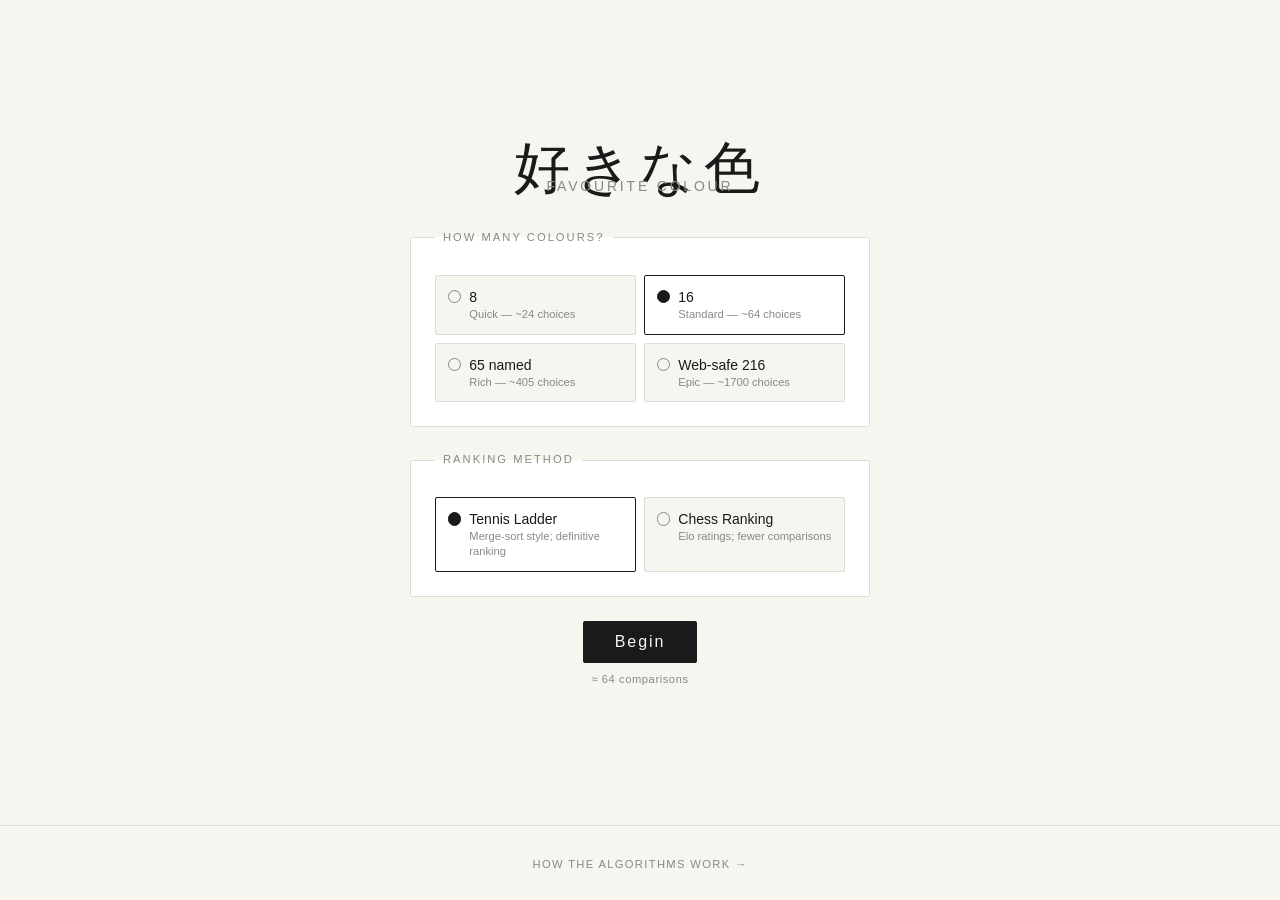
==== docs/index.html @ 0b81928e "Add favourite colour web app in docs/ with custom domain colours.dfbr.co.uk Agent-Logs-Url: https://" ====
<!DOCTYPE html>
<html lang="en">
<head>
  <meta charset="UTF-8">
  <meta name="viewport" content="width=device-width, initial-scale=1.0">
  <meta name="description" content="Discover your favourite colour through a series of pairwise comparisons.">
  <title>好きな色 — Favourite Colour</title>
  <link rel="stylesheet" href="css/style.css">
</head>
<body>

<!-- ════════════════════════════════════════════════
     WELCOME SCREEN
     ════════════════════════════════════════════════ -->
<section id="screen-welcome" class="screen" aria-label="Welcome">

  <div class="welcome-wrap">

    <!-- App identity -->
    <div style="text-align:center">
      <h1 class="app-title">好きな色</h1>
      <p class="app-subtitle">Favourite Colour</p>
    </div>

    <!-- ── Setup form: palette + method ── -->
    <form id="form-setup" class="setup-form" novalidate>

      <!-- Palette selection -->
      <fieldset class="form-group">
        <legend>How many colours?</legend>
        <div class="radio-grid">

          <label class="radio-opt">
            <input type="radio" name="palette" value="8">
            <span class="opt-label">
              <span class="opt-name">8</span>
              <span class="opt-desc">Quick — ~24 choices</span>
            </span>
          </label>

          <label class="radio-opt">
            <input type="radio" name="palette" value="16" checked>
            <span class="opt-label">
              <span class="opt-name">16</span>
              <span class="opt-desc">Standard — ~64 choices</span>
            </span>
          </label>

          <label class="radio-opt">
            <input type="radio" name="palette" value="all">
            <span class="opt-label">
              <span class="opt-name">65 named</span>
              <span class="opt-desc">Rich — ~405 choices</span>
            </span>
          </label>

          <label class="radio-opt">
            <input type="radio" name="palette" value="websafe">
            <span class="opt-label">
              <span class="opt-name">Web-safe 216</span>
              <span class="opt-desc">Epic — ~1700 choices</span>
            </span>
          </label>

        </div>
      </fieldset>

      <!-- Method selection -->
      <fieldset class="form-group">
        <legend>Ranking method</legend>
        <div class="radio-grid">

          <label class="radio-opt">
            <input type="radio" name="method" value="tennis" checked>
            <span class="opt-label">
              <span class="opt-name">Tennis Ladder</span>
              <span class="opt-desc">Merge-sort style; definitive ranking</span>
            </span>
          </label>

          <label class="radio-opt">
            <input type="radio" name="method" value="elo">
            <span class="opt-label">
              <span class="opt-name">Chess Ranking</span>
              <span class="opt-desc">Elo ratings; fewer comparisons</span>
            </span>
          </label>

        </div>
      </fieldset>

      <!-- Submit -->
      <div class="form-footer">
        <button type="submit" class="btn-primary">Begin</button>
        <span id="est-comparisons" aria-live="polite"></span>
      </div>

    </form>

    <!-- ── Resume prompt (shown when a saved session exists) ── -->
    <div id="resume-prompt" class="resume-prompt hidden" role="alert">
      <p>You have an unfinished session — would you like to continue?</p>
      <div class="resume-actions">
        <button id="btn-resume" class="btn-secondary">Resume</button>
        <button id="btn-new-session" class="btn-ghost">Start fresh</button>
      </div>
    </div>

  </div><!-- /welcome-wrap -->

  <footer class="app-footer">
    <a href="algorithms.html">How the algorithms work →</a>
  </footer>

</section><!-- /screen-welcome -->


<!-- ════════════════════════════════════════════════
     COMPARING SCREEN
     ════════════════════════════════════════════════ -->
<section id="screen-comparing" class="screen" aria-label="Comparison">

  <!-- Header bar -->
  <header class="compare-header">
    <button id="btn-back" class="btn-ghost btn-ghost--light" aria-label="Back to welcome">← Back</button>

    <div class="progress-wrap" role="progressbar" aria-valuemin="0" aria-valuemax="100">
      <span id="progress-text" class="progress-label">0 / ~0</span>
      <div class="progress-track">
        <div id="progress-bar" class="progress-fill" style="width:0%"></div>
      </div>
    </div>

    <div style="display:flex;gap:0.25rem;align-items:center">
      <button id="btn-early-results" class="btn-ghost btn-ghost--light hidden" title="See partial results now">
        Results ↗
      </button>
      <button id="btn-debug" class="btn-ghost btn-ghost--light" aria-label="Toggle debug panel" title="Debug">⚙</button>
    </div>
  </header>

  <!-- Prompt -->
  <p class="compare-prompt" aria-live="polite">Which do you prefer?</p>

  <!-- Two large colour swatches -->
  <div class="swatches" role="group" aria-label="Colour pair">
    <button class="swatch" id="swatch-a" aria-label="Choose colour A">
      <span class="swatch-label" id="label-a" aria-hidden="true"></span>
    </button>
    <button class="swatch" id="swatch-b" aria-label="Choose colour B">
      <span class="swatch-label" id="label-b" aria-hidden="true"></span>
    </button>
  </div>

  <!-- Keyboard shortcut hint -->
  <p class="kbd-hint">Press <kbd>A</kbd> / <kbd>←</kbd> or <kbd>B</kbd> / <kbd>→</kbd></p>

  <!-- Debug panel (hidden by default) -->
  <div id="debug-panel" class="debug-panel hidden" aria-hidden="true">
    <pre id="debug-output"></pre>
  </div>

</section><!-- /screen-comparing -->


<!-- ════════════════════════════════════════════════
     RESULTS SCREEN
     ════════════════════════════════════════════════ -->
<section id="screen-results" class="screen" aria-label="Results">

  <div class="results-wrap">

    <h2 class="results-title">Your Favourite Colour</h2>

    <!-- Winner hero -->
    <div class="winner-card">
      <div id="winner-colour" class="winner-circle" role="img" aria-label="Favourite colour swatch"></div>
      <div class="winner-label">
        <div id="winner-name" class="winner-name"></div>
        <div id="winner-hex"  class="winner-hex"></div>
      </div>
    </div>

    <!-- Full ranked list (collapsed by default) -->
    <details class="ranking-details">
      <summary>Full ranking</summary>
      <ol id="ranking-list" class="ranking-list" aria-label="All colours ranked"></ol>
    </details>

    <!-- Actions -->
    <div class="results-actions">
      <button id="btn-share"   class="btn-secondary">Share result</button>
      <button id="btn-restart" class="btn-ghost">Start over</button>
    </div>

  </div><!-- /results-wrap -->

  <footer class="app-footer">
    <a href="algorithms.html">How the algorithms work →</a>
  </footer>

</section><!-- /screen-results -->


<!-- ════════════════════════════════════════════════
     SCRIPTS  (loaded in dependency order)
     ════════════════════════════════════════════════ -->
<script src="js/colours.js"></script>
<script src="js/algorithms.js"></script>
<script src="js/storage.js"></script>
<script src="js/app.js"></script>

<!--
  ══════════════════════════════════════════════════════
  GoatCounter analytics  —  CONFIGURE BEFORE DEPLOYING
  ══════════════════════════════════════════════════════
  1. Sign up free at https://www.goatcounter.com/
  2. Replace YOUR_ACCOUNT below with your GoatCounter site code.
  3. The results page automatically updates the URL to ?fav=RRGGBB,
     so you can filter GoatCounter events by that parameter to see
     which hex colours are most commonly chosen as favourites.

  If you do not want analytics, delete the <script> tag below.
-->
<script
  data-goatcounter="https://YOUR_ACCOUNT.goatcounter.com/count"
  async src="//gc.zgo.at/count.js"></script>

</body>
</html>
---- docs/css/style.css ----
/* ════════════════════════════════════════════════
   DESIGN TOKENS
   Edit this section to restyle the entire app.
   ════════════════════════════════════════════════ */
:root {
  /* ── Typography ── */
  --font-main:     'Helvetica Neue', 'Arial', sans-serif;
  --font-mono:     'SF Mono', 'Fira Code', monospace;
  --font-jp:       'Hiragino Kaku Gothic Pro', 'MS Gothic', 'Noto Sans JP', sans-serif;

  --text-xs:   0.70rem;
  --text-sm:   0.875rem;
  --text-base: 1rem;
  --text-lg:   1.375rem;
  --text-xl:   2rem;
  --text-xxl:  3.5rem;

  /* ── Palette (app chrome — not the swatches) ── */
  --color-bg:          #f6f5f0;   /* warm off-white, paper-like */
  --color-surface:     #ffffff;
  --color-border:      #ddddd8;
  --color-text:        #1a1a1a;
  --color-text-muted:  #888884;
  --color-accent:      #c0392b;   /* Japanese vermilion */
  --color-accent-dim:  rgba(192,57,43,0.12);

  /* ── Spacing ── */
  --sp-1:  0.25rem;
  --sp-2:  0.5rem;
  --sp-3:  0.75rem;
  --sp-4:  1rem;
  --sp-6:  1.5rem;
  --sp-8:  2rem;
  --sp-12: 3rem;
  --sp-16: 4rem;

  /* ── Misc ── */
  --radius:      2px;
  --header-h:    3rem;
  --ease:        cubic-bezier(0.4, 0, 0.2, 1);
  --transition:  0.18s var(--ease);

  /* ── Swatch label ── */
  --label-bg:    rgba(255,255,255,0.82);
  --label-blur:  4px;
}

/* ════════════════════════════════════════════════
   RESET & BASE
   ════════════════════════════════════════════════ */
*, *::before, *::after { box-sizing: border-box; margin: 0; padding: 0; }

html {
  font-size: var(--text-base);
  -webkit-text-size-adjust: 100%;
  scroll-behavior: smooth;
}

body {
  font-family: var(--font-main);
  background: var(--color-bg);
  color: var(--color-text);
  min-height: 100dvh;
  overflow-x: hidden;
  line-height: 1.6;
}

a           { color: var(--color-accent); text-decoration: none; }
a:hover     { text-decoration: underline; }
button      { font-family: inherit; cursor: pointer; }
fieldset    { border: none; }

/* ════════════════════════════════════════════════
   SCREEN SYSTEM
   Each screen is hidden by default; .active shows it.
   ════════════════════════════════════════════════ */
.screen         { display: none; min-height: 100dvh; flex-direction: column; }
.screen.active  { display: flex; }

/* ════════════════════════════════════════════════
   WELCOME SCREEN
   ════════════════════════════════════════════════ */
.welcome-wrap {
  flex: 1;
  display: flex;
  flex-direction: column;
  align-items: center;
  justify-content: center;
  padding: var(--sp-16) var(--sp-6);
  gap: var(--sp-8);
}

/* Japanese-style title */
.app-title {
  font-family: var(--font-jp);
  font-size: var(--text-xxl);
  font-weight: 300;
  letter-spacing: 0.12em;
  color: var(--color-text);
  line-height: 1.1;
}

.app-subtitle {
  font-size: var(--text-sm);
  color: var(--color-text-muted);
  letter-spacing: 0.2em;
  text-transform: uppercase;
  margin-top: calc(-1 * var(--sp-6));
}

/* ── Setup form ── */
.setup-form {
  display: flex;
  flex-direction: column;
  gap: var(--sp-6);
  width: 100%;
  max-width: 460px;
}

.form-group {
  border: 1px solid var(--color-border);
  padding: var(--sp-4) var(--sp-6) var(--sp-6);
  border-radius: var(--radius);
  background: var(--color-surface);
}

.form-group legend {
  font-size: var(--text-xs);
  letter-spacing: 0.18em;
  text-transform: uppercase;
  color: var(--color-text-muted);
  padding: 0 var(--sp-2);
}

.radio-grid {
  display: grid;
  grid-template-columns: repeat(2, 1fr);
  gap: var(--sp-2);
  margin-top: var(--sp-3);
}

.radio-opt {
  display: flex;
  align-items: flex-start;
  gap: var(--sp-2);
  padding: var(--sp-3) var(--sp-3);
  border: 1px solid var(--color-border);
  border-radius: var(--radius);
  cursor: pointer;
  background: var(--color-bg);
  transition: border-color var(--transition), background var(--transition);
  user-select: none;
}

.radio-opt:hover                  { background: var(--color-surface); border-color: var(--color-text-muted); }
.radio-opt:has(input:checked)     { border-color: var(--color-text);  background: var(--color-surface); }

.radio-opt input[type="radio"] {
  appearance: none;
  width: 1em;
  height: 1em;
  border: 1.5px solid var(--color-text-muted);
  border-radius: 50%;
  flex-shrink: 0;
  margin-top: 0.15em;
  transition: background var(--transition), border-color var(--transition);
}
.radio-opt input[type="radio"]:checked {
  background: var(--color-text);
  border-color: var(--color-text);
}

.opt-label {
  display: flex;
  flex-direction: column;
  line-height: 1.3;
}
.opt-name  { font-size: var(--text-sm);  font-weight: 500; }
.opt-desc  { font-size: var(--text-xs);  color: var(--color-text-muted); margin-top: 1px; }

.form-footer {
  display: flex;
  flex-direction: column;
  align-items: center;
  gap: var(--sp-2);
}

#est-comparisons {
  font-size: var(--text-xs);
  color: var(--color-text-muted);
  letter-spacing: 0.05em;
}

/* ── Resume prompt ── */
.resume-prompt {
  width: 100%;
  max-width: 460px;
  background: var(--color-surface);
  border: 1px solid var(--color-border);
  border-radius: var(--radius);
  padding: var(--sp-6);
  text-align: center;
}

.resume-prompt p { color: var(--color-text-muted); font-size: var(--text-sm); margin-bottom: var(--sp-4); }

.resume-actions {
  display: flex;
  gap: var(--sp-3);
  justify-content: center;
}

/* ════════════════════════════════════════════════
   COMPARING SCREEN
   ════════════════════════════════════════════════ */
#screen-comparing {
  background: #111; /* dark surround keeps colours vivid */
}

.compare-header {
  height: var(--header-h);
  display: flex;
  align-items: center;
  justify-content: space-between;
  padding: 0 var(--sp-4);
  background: rgba(0,0,0,0.6);
  backdrop-filter: blur(6px);
  -webkit-backdrop-filter: blur(6px);
  flex-shrink: 0;
  gap: var(--sp-4);
  z-index: 10;
}

.compare-prompt {
  text-align: center;
  font-size: var(--text-xs);
  letter-spacing: 0.22em;
  text-transform: uppercase;
  color: rgba(255,255,255,0.55);
  padding: var(--sp-2) 0;
  flex-shrink: 0;
  background: rgba(0,0,0,0.6);
}

.progress-wrap {
  display: flex;
  flex-direction: column;
  align-items: center;
  gap: 3px;
  min-width: 120px;
}

.progress-label {
  font-size: var(--text-xs);
  color: rgba(255,255,255,0.45);
  letter-spacing: 0.05em;
}

.progress-track {
  width: 120px;
  height: 2px;
  background: rgba(255,255,255,0.15);
  border-radius: 1px;
  overflow: hidden;
}

.progress-fill {
  height: 100%;
  background: var(--color-accent);
  border-radius: 1px;
  transition: width 0.4s var(--ease);
}

/* ── Swatches ── */
.swatches {
  flex: 1;
  display: flex;
  flex-direction: row;      /* landscape: side by side */
  min-height: 0;
}

/* Portrait / narrow → stack vertically */
@media (orientation: portrait), (max-aspect-ratio: 1/1) {
  .swatches { flex-direction: column; }
}

.swatch {
  flex: 1;
  border: none;
  position: relative;
  display: flex;
  align-items: flex-end;
  justify-content: center;
  padding-bottom: var(--sp-8);
  transition: filter var(--transition);
  outline: none;
  min-height: 40dvh;
  cursor: pointer;
}

/* Hover: subtle brightness lift */
@media (hover: hover) {
  .swatch:hover { filter: brightness(1.08); }
}

/* Tap / keyboard focus */
.swatch:focus-visible {
  outline: 3px solid rgba(255,255,255,0.8);
  outline-offset: -3px;
}

/* Chosen flash animation */
.swatch.chosen { animation: chosen-flash 0.22s var(--ease); }

@keyframes chosen-flash {
  0%   { filter: brightness(1);   }
  40%  { filter: brightness(1.35);}
  100% { filter: brightness(1);   }
}

/* Thin divider between the two swatches */
.swatch + .swatch::before {
  content: '';
  position: absolute;
  /* vertical divider in landscape */
  top: 0; bottom: 0; left: 0;
  width: 2px;
  background: rgba(0,0,0,0.35);
}
@media (orientation: portrait), (max-aspect-ratio: 1/1) {
  .swatch + .swatch::before {
    top: 0; left: 0; right: 0; bottom: auto;
    width: auto; height: 2px;
  }
}

.swatch-label {
  font-size: var(--text-xs);
  letter-spacing: 0.12em;
  text-transform: uppercase;
  padding: var(--sp-1) var(--sp-3);
  border-radius: 1px;
  border: 1px solid currentColor;
  opacity: 0;
  transition: opacity 0.2s;
  pointer-events: none;
  /* color is set dynamically for contrast */
}

/* Show label on hover / focus */
.swatch:hover .swatch-label,
.swatch:focus-visible .swatch-label { opacity: 0.8; }

/* Always visible on touch devices */
@media (hover: none) { .swatch-label { opacity: 0.75; } }

/* ── Debug panel ── */
.debug-panel {
  position: fixed;
  bottom: 0; left: 0; right: 0;
  background: rgba(0,0,0,0.88);
  color: #0f0;
  font-family: var(--font-mono);
  font-size: 11px;
  padding: var(--sp-3) var(--sp-4);
  max-height: 220px;
  overflow-y: auto;
  z-index: 100;
  white-space: pre;
}

/* ════════════════════════════════════════════════
   RESULTS SCREEN
   ════════════════════════════════════════════════ */
.results-wrap {
  flex: 1;
  display: flex;
  flex-direction: column;
  align-items: center;
  justify-content: flex-start;
  padding: var(--sp-12) var(--sp-6) var(--sp-16);
  gap: var(--sp-8);
  overflow-y: auto;
}

.results-title {
  font-size: var(--text-lg);
  font-weight: 300;
  letter-spacing: 0.12em;
  color: var(--color-text-muted);
  text-transform: uppercase;
}

/* Hero colour circle */
.winner-card {
  display: flex;
  flex-direction: column;
  align-items: center;
  gap: var(--sp-4);
}

.winner-circle {
  width: clamp(140px, 40vmin, 220px);
  height: clamp(140px, 40vmin, 220px);
  border-radius: 50%;
  box-shadow: 0 8px 40px rgba(0,0,0,0.18);
  display: flex;
  align-items: center;
  justify-content: center;
  font-size: var(--text-sm);
  font-weight: 500;
  letter-spacing: 0.06em;
}

.winner-label {
  text-align: center;
}
.winner-name { font-size: var(--text-xl);  font-weight: 300; letter-spacing: 0.05em; }
.winner-hex  { font-size: var(--text-sm);  color: var(--color-text-muted); font-family: var(--font-mono); margin-top: var(--sp-1); }

/* ── Full ranking ── */
.ranking-details {
  width: 100%;
  max-width: 380px;
}

.ranking-details summary {
  font-size: var(--text-xs);
  letter-spacing: 0.15em;
  text-transform: uppercase;
  color: var(--color-text-muted);
  cursor: pointer;
  padding: var(--sp-2) 0;
  list-style: none;
  border-bottom: 1px solid var(--color-border);
  margin-bottom: var(--sp-3);
}
.ranking-details summary::-webkit-details-marker { display: none; }
.ranking-details[open] summary::after { content: ' ↑'; }
.ranking-details:not([open]) summary::after { content: ' ↓'; }

.ranking-list {
  list-style: none;
  display: flex;
  flex-direction: column;
  gap: var(--sp-2);
}

.ranking-item {
  display: flex;
  align-items: center;
  gap: var(--sp-3);
}

.rank-number {
  width: 1.8rem;
  text-align: right;
  color: var(--color-text-muted);
  font-size: var(--text-xs);
  font-family: var(--font-mono);
  flex-shrink: 0;
}

.rank-swatch {
  width: 1.6rem;
  height: 1.6rem;
  border-radius: var(--radius);
  flex-shrink: 0;
  border: 1px solid var(--color-border);
}

.rank-name {
  font-size: var(--text-sm);
  color: var(--color-text);
}

/* ── Results actions ── */
.results-actions {
  display: flex;
  gap: var(--sp-3);
  flex-wrap: wrap;
  justify-content: center;
}

/* ════════════════════════════════════════════════
   BUTTONS
   ════════════════════════════════════════════════ */
.btn-primary {
  background: var(--color-text);
  color: var(--color-bg);
  border: none;
  padding: var(--sp-3) var(--sp-8);
  font-size: var(--text-base);
  font-weight: 400;
  letter-spacing: 0.12em;
  border-radius: var(--radius);
  transition: background var(--transition);
}
.btn-primary:hover { background: var(--color-accent); }

.btn-secondary {
  background: transparent;
  color: var(--color-text);
  border: 1px solid var(--color-text);
  padding: var(--sp-2) var(--sp-6);
  font-size: var(--text-sm);
  letter-spacing: 0.08em;
  border-radius: var(--radius);
  transition: background var(--transition), color var(--transition);
}
.btn-secondary:hover { background: var(--color-text); color: var(--color-bg); }

.btn-ghost {
  background: transparent;
  border: none;
  color: var(--color-text-muted);
  font-size: var(--text-sm);
  padding: var(--sp-2) var(--sp-3);
  border-radius: var(--radius);
  transition: color var(--transition);
}
.btn-ghost:hover { color: var(--color-text); }

/* Ghost on dark background (compare screen) */
.btn-ghost--light        { color: rgba(255,255,255,0.5); }
.btn-ghost--light:hover  { color: rgba(255,255,255,0.9); }

/* ════════════════════════════════════════════════
   FOOTER
   ════════════════════════════════════════════════ */
.app-footer {
  padding: var(--sp-6) var(--sp-4);
  text-align: center;
  border-top: 1px solid var(--color-border);
  margin-top: auto;
}

.app-footer a {
  font-size: var(--text-xs);
  letter-spacing: 0.12em;
  color: var(--color-text-muted);
  text-transform: uppercase;
  text-decoration: none;
  transition: color var(--transition);
}
.app-footer a:hover { color: var(--color-text); }

/* ════════════════════════════════════════════════
   ALGORITHMS PAGE
   ════════════════════════════════════════════════ */
.algo-page {
  max-width: 780px;
  margin: 0 auto;
  padding: var(--sp-12) var(--sp-6) var(--sp-16);
}

.algo-page header {
  margin-bottom: var(--sp-12);
  border-bottom: 1px solid var(--color-border);
  padding-bottom: var(--sp-6);
}

.algo-page header h1 {
  font-size: var(--text-xl);
  font-weight: 300;
  letter-spacing: 0.08em;
}
.algo-page header p {
  color: var(--color-text-muted);
  font-size: var(--text-sm);
  margin-top: var(--sp-2);
}

.algo-section {
  margin-bottom: var(--sp-16);
}

.algo-section h2 {
  font-size: var(--text-lg);
  font-weight: 400;
  letter-spacing: 0.06em;
  margin-bottom: var(--sp-4);
  padding-bottom: var(--sp-2);
  border-bottom: 1px solid var(--color-border);
}

.algo-section h3 {
  font-size: var(--text-base);
  font-weight: 500;
  margin: var(--sp-6) 0 var(--sp-2);
}

.algo-section p {
  color: var(--color-text);
  line-height: 1.8;
  margin-bottom: var(--sp-4);
  max-width: 65ch;
}

.algo-section ul, .algo-section ol {
  padding-left: var(--sp-6);
  margin-bottom: var(--sp-4);
  line-height: 1.8;
  max-width: 65ch;
}

/* Mermaid diagram container */
.diagram-wrap {
  background: var(--color-surface);
  border: 1px solid var(--color-border);
  border-radius: var(--radius);
  padding: var(--sp-6);
  overflow-x: auto;
  margin: var(--sp-6) 0;
}

/* Elo formula display */
.formula-box {
  background: var(--color-surface);
  border: 1px solid var(--color-border);
  border-left: 3px solid var(--color-accent);
  padding: var(--sp-4) var(--sp-6);
  border-radius: var(--radius);
  font-family: var(--font-mono);
  font-size: var(--text-sm);
  line-height: 2;
  margin: var(--sp-4) 0;
}

/* Back link on algo page */
.algo-back {
  display: inline-flex;
  align-items: center;
  gap: var(--sp-2);
  font-size: var(--text-xs);
  letter-spacing: 0.12em;
  text-transform: uppercase;
  color: var(--color-text-muted);
  margin-bottom: var(--sp-6);
  text-decoration: none;
  transition: color var(--transition);
}
.algo-back:hover { color: var(--color-text); text-decoration: none; }

/* ════════════════════════════════════════════════
   TOAST
   ════════════════════════════════════════════════ */
.toast {
  position: fixed;
  bottom: var(--sp-8);
  left: 50%;
  transform: translateX(-50%) translateY(var(--sp-6));
  background: var(--color-text);
  color: var(--color-bg);
  font-size: var(--text-xs);
  letter-spacing: 0.1em;
  padding: var(--sp-2) var(--sp-6);
  border-radius: 999px;
  opacity: 0;
  transition: opacity 0.3s var(--ease), transform 0.3s var(--ease);
  pointer-events: none;
  z-index: 999;
  white-space: nowrap;
}

.toast--visible {
  opacity: 1;
  transform: translateX(-50%) translateY(0);
}

/* ════════════════════════════════════════════════
   UTILITIES
   ════════════════════════════════════════════════ */
.hidden { display: none !important; }

/* Keyboard shortcut hint visible only on non-touch */
.kbd-hint {
  font-size: var(--text-xs);
  color: rgba(255,255,255,0.3);
  letter-spacing: 0.05em;
  text-align: center;
  padding: var(--sp-1) 0 var(--sp-2);
  background: rgba(0,0,0,0.6);
  flex-shrink: 0;
}
@media (hover: none) { .kbd-hint { display: none; } }
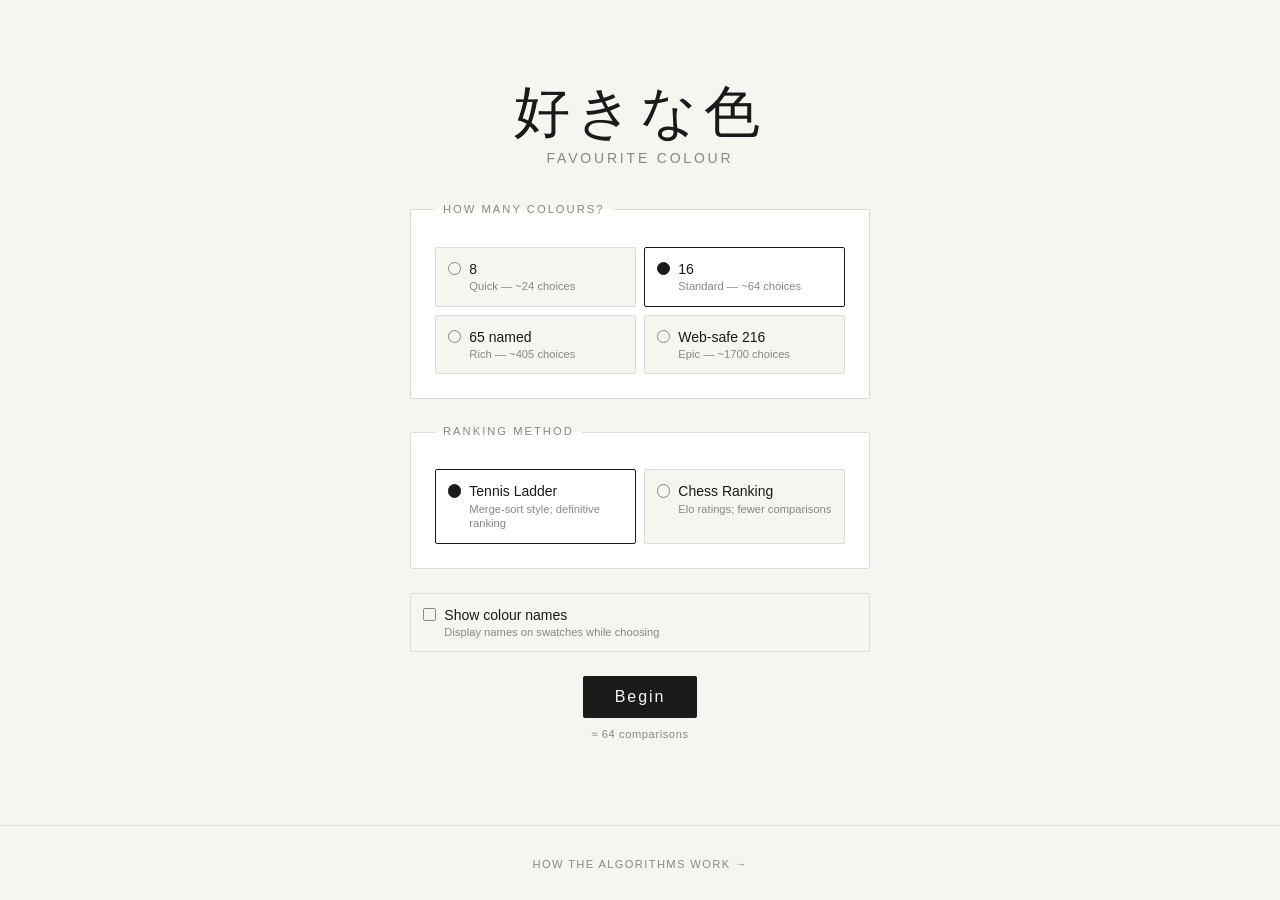
==== commit b97d2996: "Add "show colour names" setting (hidden by default)" ====
--- a/docs/index.html
+++ b/docs/index.html
@@ -6,6 +6,7 @@
   <meta name="description" content="Discover your favourite colour through a series of pairwise comparisons.">
   <title>好きな色 — Favourite Colour</title>
   <link rel="stylesheet" href="css/style.css">
+  <script data-goatcounter="https://colours.goatcounter.com/count" async src="//gc.zgo.at/count.js"></script>
 </head>
 <body>
 
@@ -88,6 +89,15 @@
 
         </div>
       </fieldset>
+
+      <!-- Names toggle -->
+      <label class="check-opt">
+        <input type="checkbox" name="showNames">
+        <span class="opt-label">
+          <span class="opt-name">Show colour names</span>
+          <span class="opt-desc">Display names on swatches while choosing</span>
+        </span>
+      </label>
 
       <!-- Submit -->
       <div class="form-footer">
@@ -216,9 +226,10 @@
   ══════════════════════════════════════════════════════
   1. Sign up free at https://www.goatcounter.com/
   2. Replace YOUR_ACCOUNT below with your GoatCounter site code.
-  3. The results page automatically updates the URL to ?fav=RRGGBB,
-     so you can filter GoatCounter events by that parameter to see
-     which hex colours are most commonly chosen as favourites.
+  3. The results page automatically updates the URL to ?r=<encoded token>.
+     The token includes algorithm + favourite colour + top 10 colours in
+     a lightweight obfuscated format, and GoatCounter events are sent to
+     results/<token> so you can inspect and decode result patterns later.
 
   If you do not want analytics, delete the <script> tag below.
 -->
--- a/docs/css/style.css
+++ b/docs/css/style.css
@@ -105,7 +105,7 @@
   color: var(--color-text-muted);
   letter-spacing: 0.2em;
   text-transform: uppercase;
-  margin-top: calc(-1 * var(--sp-6));
+  margin-top: var(--sp-1);
 }
 
 /* ── Setup form ── */
@@ -178,6 +178,36 @@
 .opt-name  { font-size: var(--text-sm);  font-weight: 500; }
 .opt-desc  { font-size: var(--text-xs);  color: var(--color-text-muted); margin-top: 1px; }
 
+.check-opt {
+  display: flex;
+  align-items: flex-start;
+  gap: var(--sp-2);
+  padding: var(--sp-3) var(--sp-3);
+  border: 1px solid var(--color-border);
+  border-radius: var(--radius);
+  cursor: pointer;
+  background: var(--color-bg);
+  transition: border-color var(--transition), background var(--transition);
+  user-select: none;
+}
+.check-opt:hover                     { background: var(--color-surface); border-color: var(--color-text-muted); }
+.check-opt:has(input:checked)        { border-color: var(--color-text);  background: var(--color-surface); }
+
+.check-opt input[type="checkbox"] {
+  appearance: none;
+  width: 1em;
+  height: 1em;
+  border: 1.5px solid var(--color-text-muted);
+  border-radius: var(--radius);
+  flex-shrink: 0;
+  margin-top: 0.15em;
+  transition: background var(--transition), border-color var(--transition);
+}
+.check-opt input[type="checkbox"]:checked {
+  background: var(--color-text);
+  border-color: var(--color-text);
+}
+
 .form-footer {
   display: flex;
   flex-direction: column;
@@ -296,11 +326,6 @@
   outline: none;
   min-height: 40dvh;
   cursor: pointer;
-}
-
-/* Hover: subtle brightness lift */
-@media (hover: hover) {
-  .swatch:hover { filter: brightness(1.08); }
 }
 
 /* Tap / keyboard focus */
